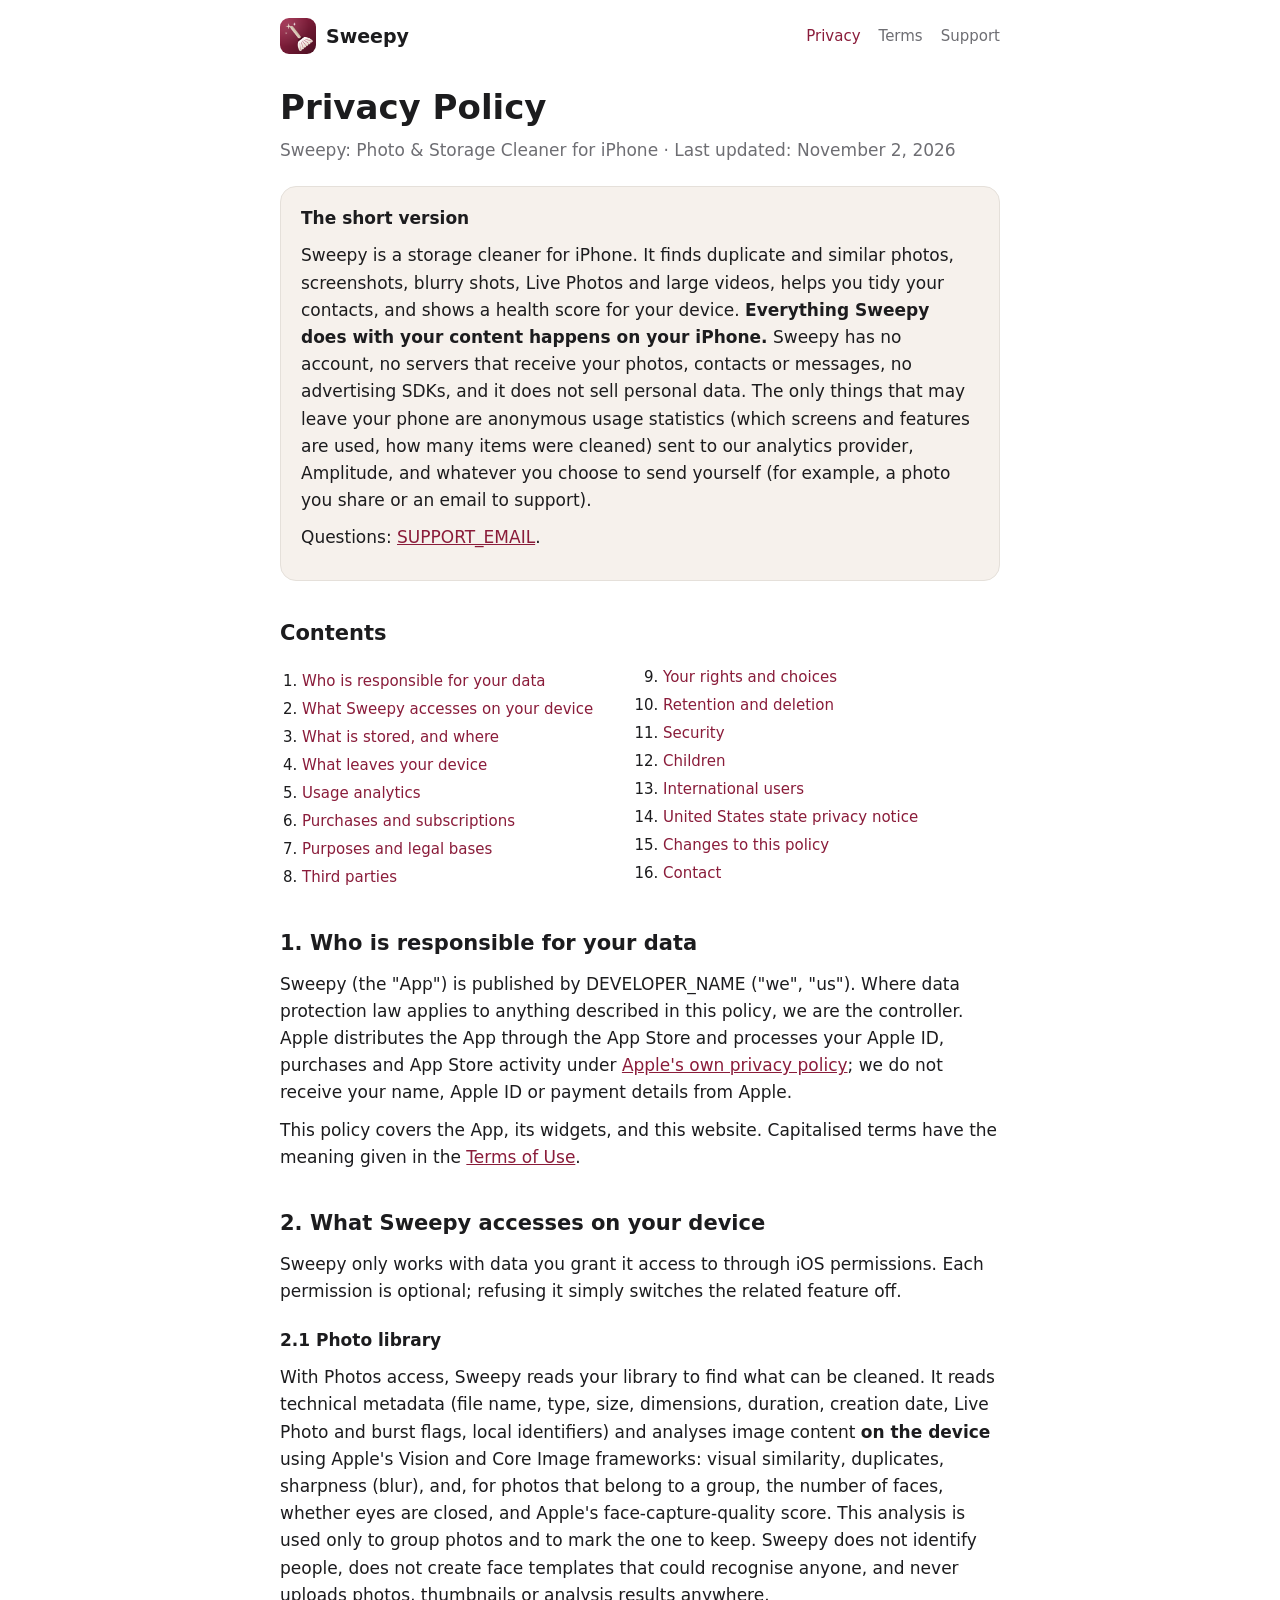
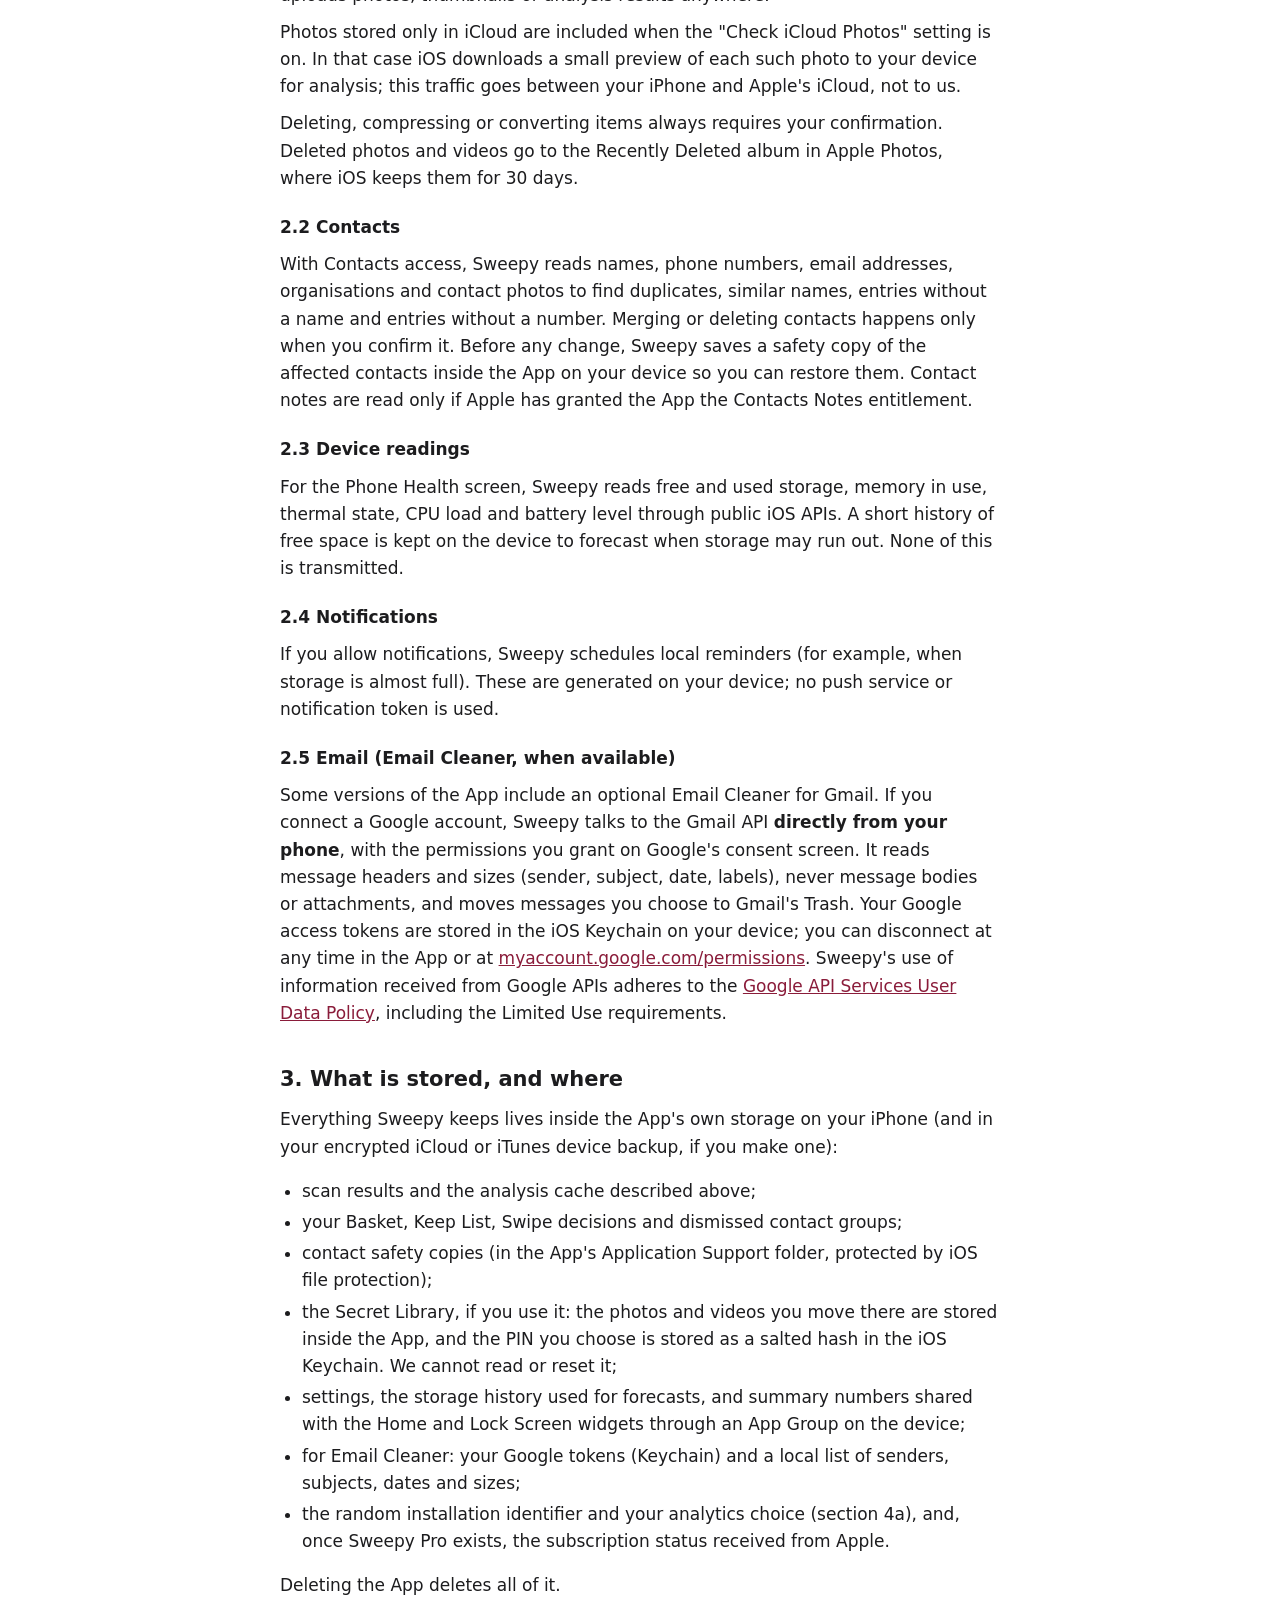
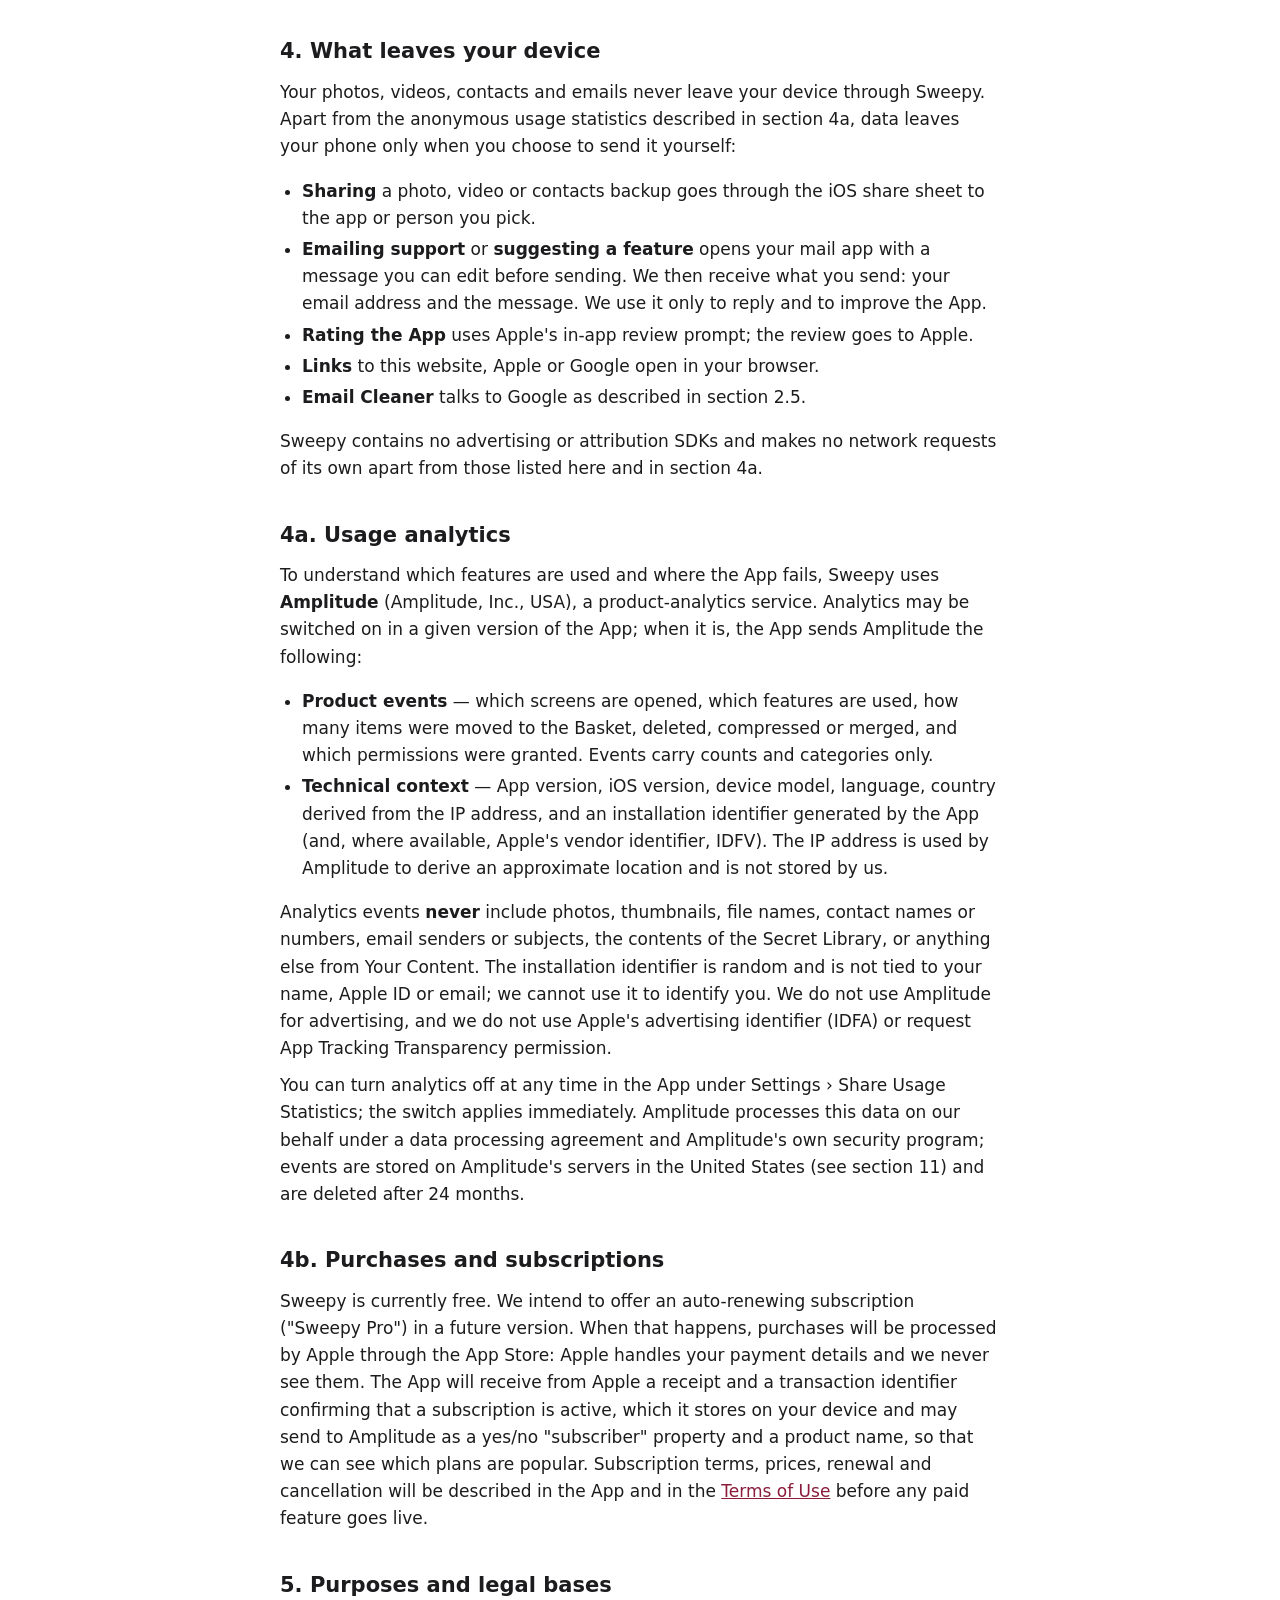
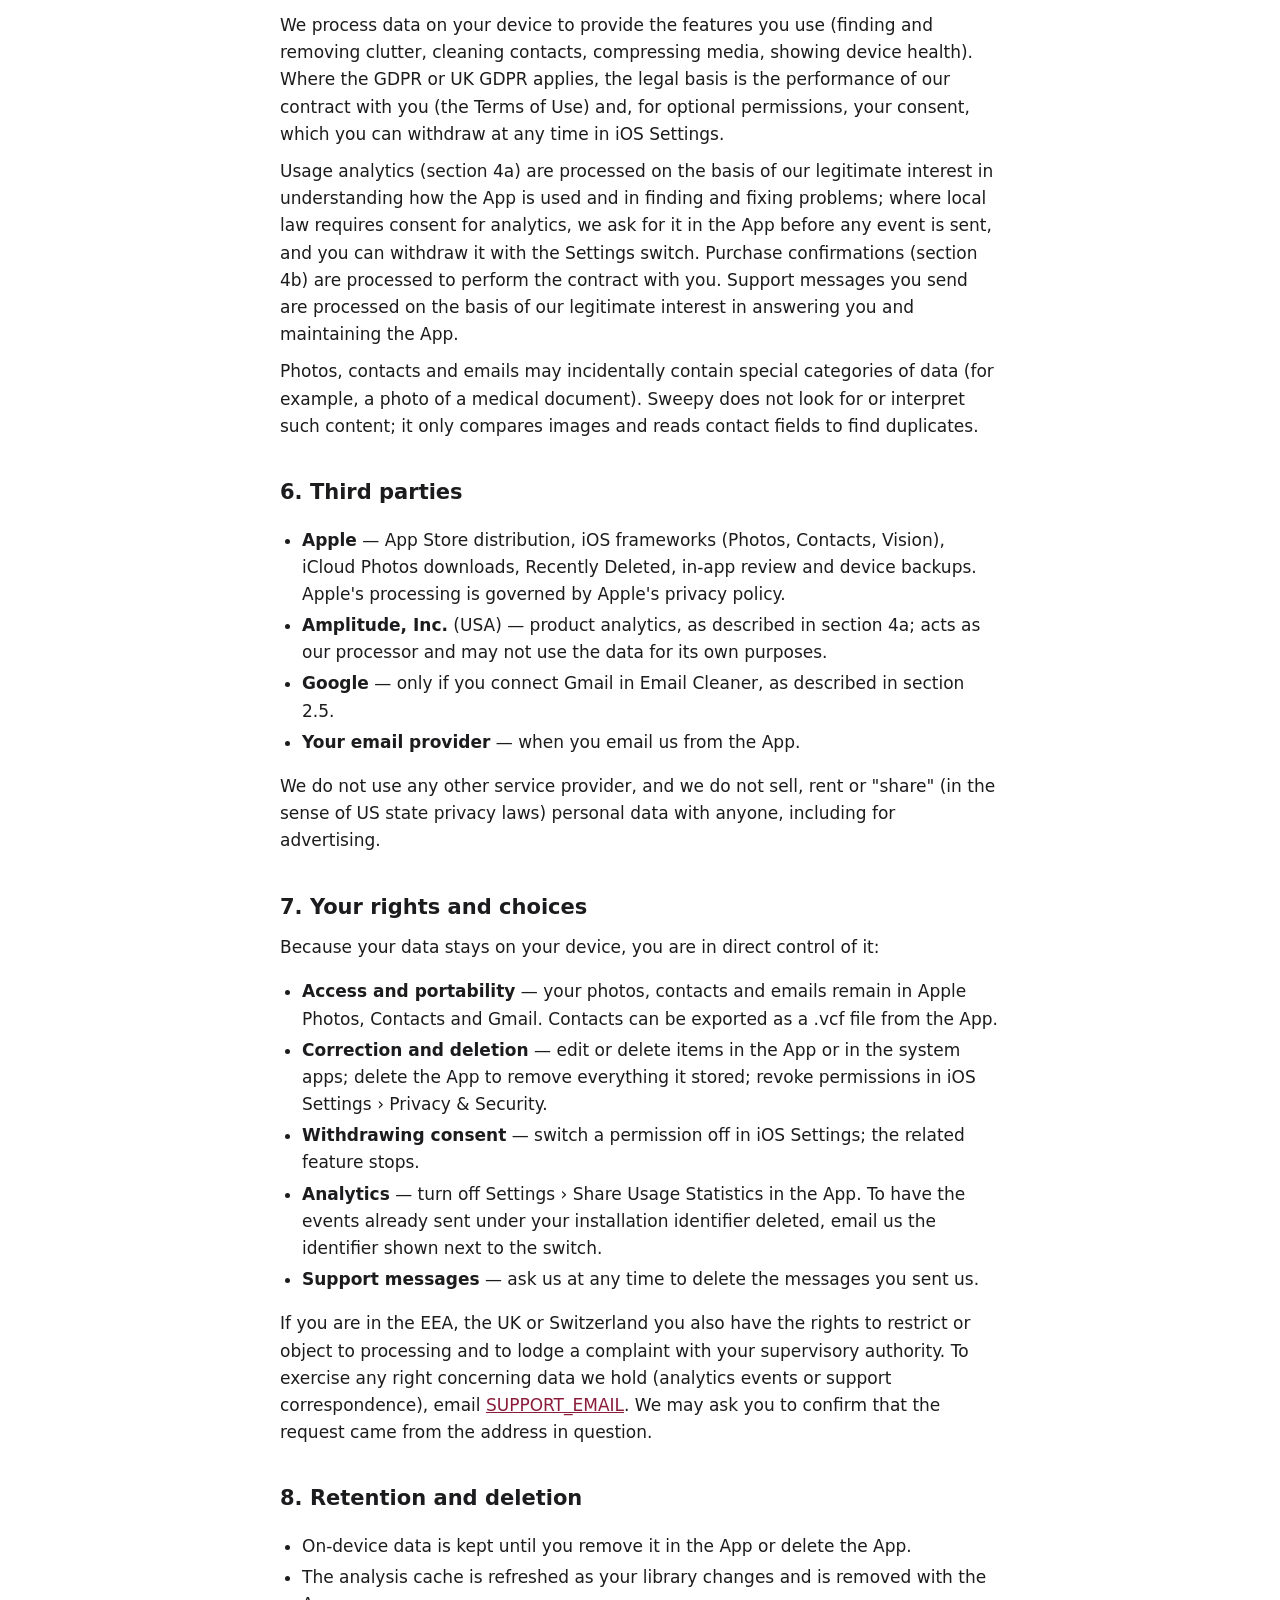
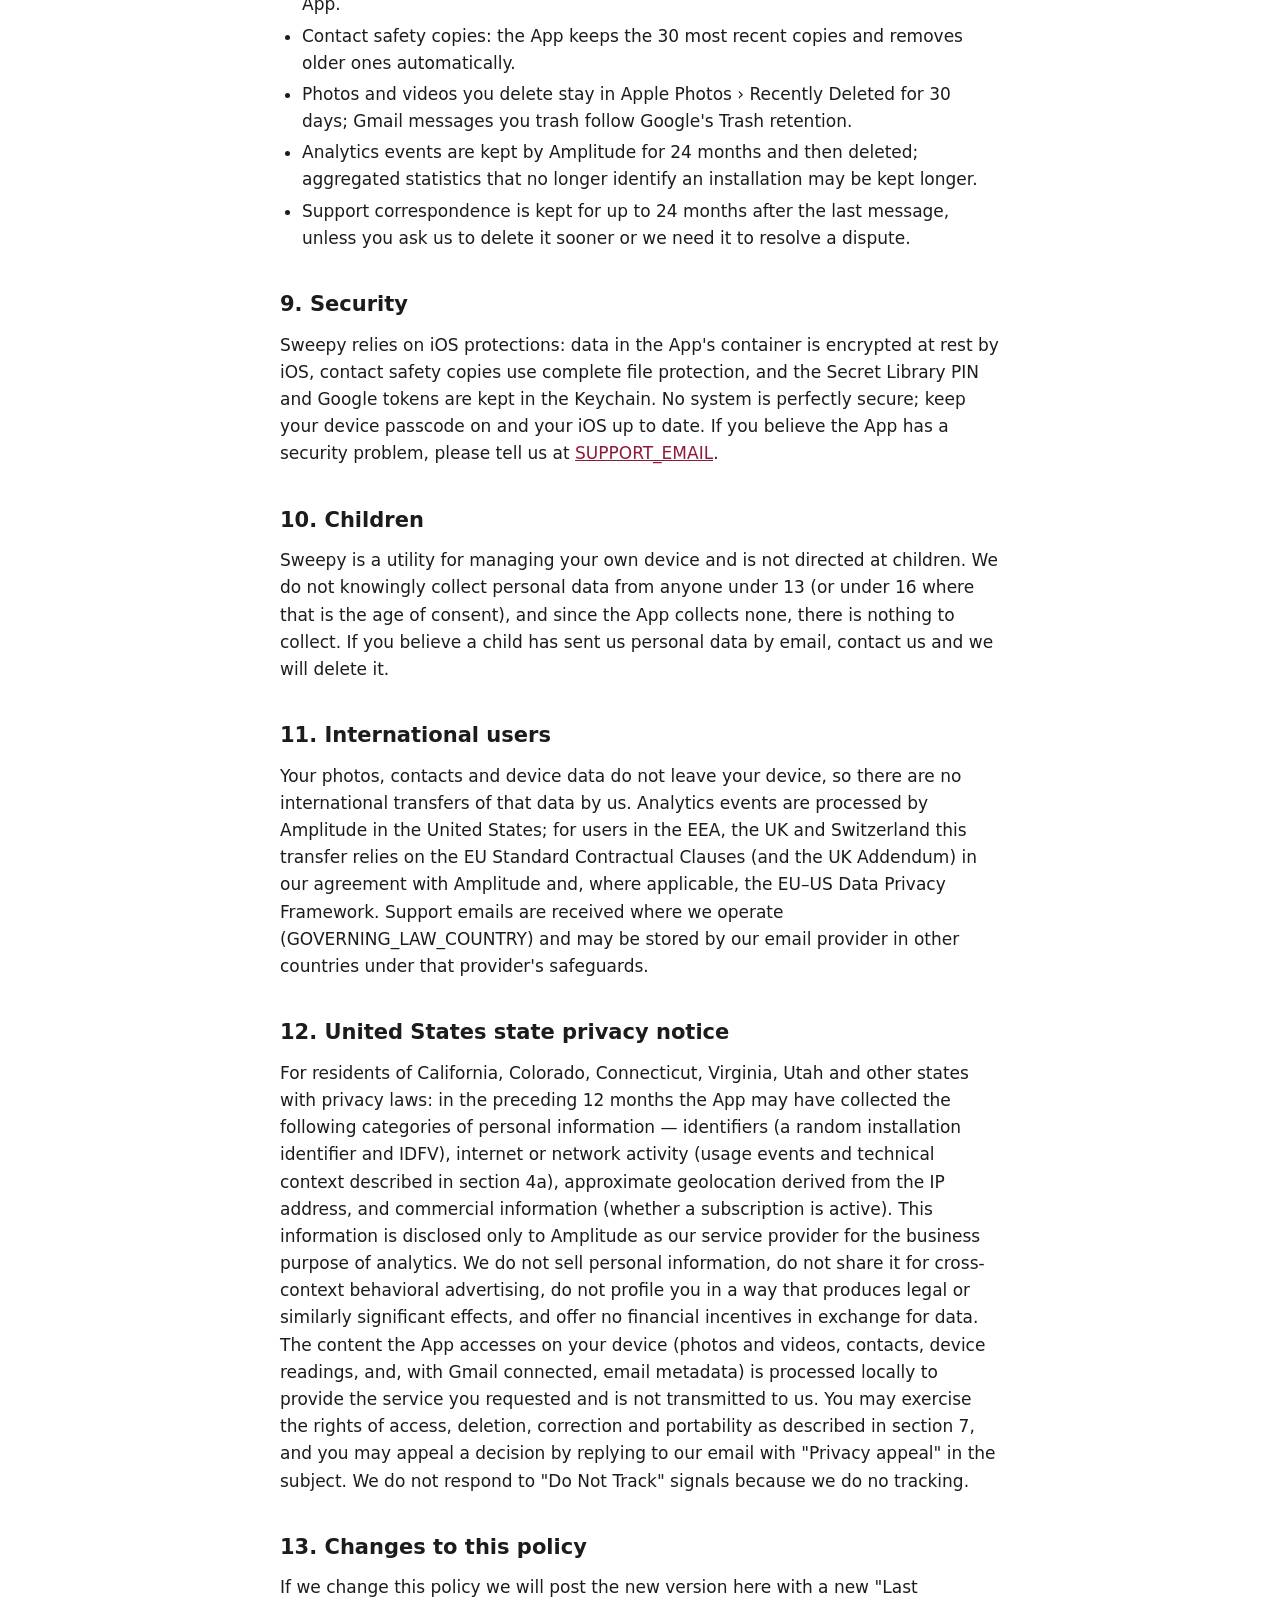
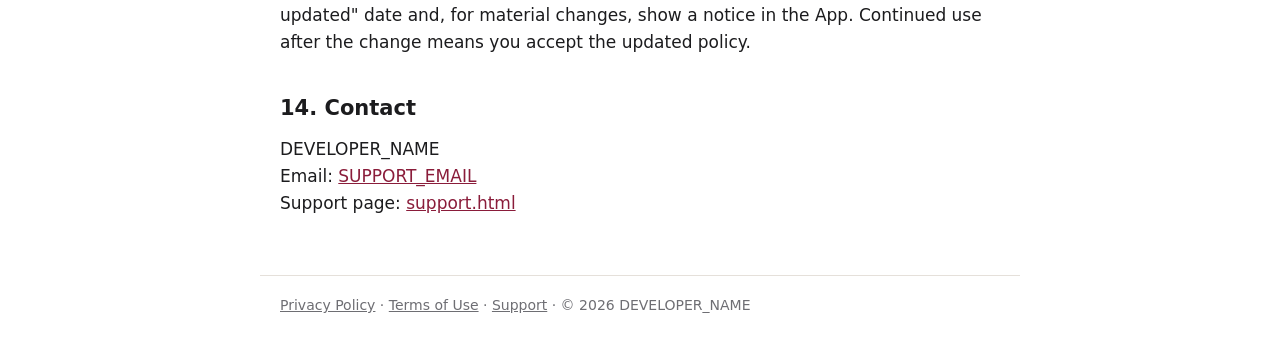
==== privacy.html @ 10cd9464 "Sweepy website: privacy policy, terms of use, support" ====
<!doctype html>
<html lang="en">
<head>
<meta charset="utf-8">
<meta name="viewport" content="width=device-width, initial-scale=1">
<title>Sweepy — Privacy Policy</title>
<link rel="stylesheet" href="style.css">
</head>
<body>
<header class="top">
  <a class="brand" href="index.html"><img src="icon.png" alt="" width="36" height="36"> Sweepy</a>
  <nav><a href="privacy.html" class="active">Privacy</a><a href="terms.html">Terms</a><a href="support.html">Support</a></nav>
</header>

<main>
<h1>Privacy Policy</h1>
<p class="muted">Sweepy: Photo &amp; Storage Cleaner for iPhone · Last updated: November 2, 2026</p>

<div class="box">
  <h2 class="box-title">The short version</h2>
  <p>Sweepy is a storage cleaner for iPhone. It finds duplicate and similar photos, screenshots, blurry shots, Live Photos and large videos, helps you tidy your contacts, and shows a health score for your device. <strong>Everything Sweepy does with your content happens on your iPhone.</strong> Sweepy has no account, no servers that receive your photos, contacts or messages, no advertising SDKs, and it does not sell personal data. The only things that may leave your phone are anonymous usage statistics (which screens and features are used, how many items were cleaned) sent to our analytics provider, Amplitude, and whatever you choose to send yourself (for example, a photo you share or an email to support).</p>
  <p>Questions: <a href="mailto:SUPPORT_EMAIL">SUPPORT_EMAIL</a>.</p>
</div>

<h2>Contents</h2>
<ol class="toc">
  <li><a href="#s1">Who is responsible for your data</a></li>
  <li><a href="#s2">What Sweepy accesses on your device</a></li>
  <li><a href="#s3">What is stored, and where</a></li>
  <li><a href="#s4">What leaves your device</a></li>
  <li><a href="#s4a">Usage analytics</a></li>
  <li><a href="#s4b">Purchases and subscriptions</a></li>
  <li><a href="#s5">Purposes and legal bases</a></li>
  <li><a href="#s6">Third parties</a></li>
  <li><a href="#s7">Your rights and choices</a></li>
  <li><a href="#s8">Retention and deletion</a></li>
  <li><a href="#s9">Security</a></li>
  <li><a href="#s10">Children</a></li>
  <li><a href="#s11">International users</a></li>
  <li><a href="#s12">United States state privacy notice</a></li>
  <li><a href="#s13">Changes to this policy</a></li>
  <li><a href="#s14">Contact</a></li>
</ol>

<h2 id="s1">1. Who is responsible for your data</h2>
<p>Sweepy (the "App") is published by DEVELOPER_NAME ("we", "us"). Where data protection law applies to anything described in this policy, we are the controller. Apple distributes the App through the App Store and processes your Apple ID, purchases and App Store activity under <a href="https://www.apple.com/legal/privacy/">Apple's own privacy policy</a>; we do not receive your name, Apple ID or payment details from Apple.</p>
<p>This policy covers the App, its widgets, and this website. Capitalised terms have the meaning given in the <a href="terms.html">Terms of Use</a>.</p>

<h2 id="s2">2. What Sweepy accesses on your device</h2>
<p>Sweepy only works with data you grant it access to through iOS permissions. Each permission is optional; refusing it simply switches the related feature off.</p>

<h3>2.1 Photo library</h3>
<p>With Photos access, Sweepy reads your library to find what can be cleaned. It reads technical metadata (file name, type, size, dimensions, duration, creation date, Live Photo and burst flags, local identifiers) and analyses image content <strong>on the device</strong> using Apple's Vision and Core Image frameworks: visual similarity, duplicates, sharpness (blur), and, for photos that belong to a group, the number of faces, whether eyes are closed, and Apple's face-capture-quality score. This analysis is used only to group photos and to mark the one to keep. Sweepy does not identify people, does not create face templates that could recognise anyone, and never uploads photos, thumbnails or analysis results anywhere.</p>
<p>Photos stored only in iCloud are included when the "Check iCloud Photos" setting is on. In that case iOS downloads a small preview of each such photo to your device for analysis; this traffic goes between your iPhone and Apple's iCloud, not to us.</p>
<p>Deleting, compressing or converting items always requires your confirmation. Deleted photos and videos go to the Recently Deleted album in Apple Photos, where iOS keeps them for 30 days.</p>

<h3>2.2 Contacts</h3>
<p>With Contacts access, Sweepy reads names, phone numbers, email addresses, organisations and contact photos to find duplicates, similar names, entries without a name and entries without a number. Merging or deleting contacts happens only when you confirm it. Before any change, Sweepy saves a safety copy of the affected contacts inside the App on your device so you can restore them. Contact notes are read only if Apple has granted the App the Contacts Notes entitlement.</p>

<h3>2.3 Device readings</h3>
<p>For the Phone Health screen, Sweepy reads free and used storage, memory in use, thermal state, CPU load and battery level through public iOS APIs. A short history of free space is kept on the device to forecast when storage may run out. None of this is transmitted.</p>

<h3>2.4 Notifications</h3>
<p>If you allow notifications, Sweepy schedules local reminders (for example, when storage is almost full). These are generated on your device; no push service or notification token is used.</p>

<h3>2.5 Email (Email Cleaner, when available)</h3>
<p>Some versions of the App include an optional Email Cleaner for Gmail. If you connect a Google account, Sweepy talks to the Gmail API <strong>directly from your phone</strong>, with the permissions you grant on Google's consent screen. It reads message headers and sizes (sender, subject, date, labels), never message bodies or attachments, and moves messages you choose to Gmail's Trash. Your Google access tokens are stored in the iOS Keychain on your device; you can disconnect at any time in the App or at <a href="https://myaccount.google.com/permissions">myaccount.google.com/permissions</a>. Sweepy's use of information received from Google APIs adheres to the <a href="https://developers.google.com/terms/api-services-user-data-policy">Google API Services User Data Policy</a>, including the Limited Use requirements.</p>

<h2 id="s3">3. What is stored, and where</h2>
<p>Everything Sweepy keeps lives inside the App's own storage on your iPhone (and in your encrypted iCloud or iTunes device backup, if you make one):</p>
<ul>
  <li>scan results and the analysis cache described above;</li>
  <li>your Basket, Keep List, Swipe decisions and dismissed contact groups;</li>
  <li>contact safety copies (in the App's Application Support folder, protected by iOS file protection);</li>
  <li>the Secret Library, if you use it: the photos and videos you move there are stored inside the App, and the PIN you choose is stored as a salted hash in the iOS Keychain. We cannot read or reset it;</li>
  <li>settings, the storage history used for forecasts, and summary numbers shared with the Home and Lock Screen widgets through an App Group on the device;</li>
  <li>for Email Cleaner: your Google tokens (Keychain) and a local list of senders, subjects, dates and sizes;</li>
  <li>the random installation identifier and your analytics choice (section 4a), and, once Sweepy Pro exists, the subscription status received from Apple.</li>
</ul>
<p>Deleting the App deletes all of it.</p>

<h2 id="s4">4. What leaves your device</h2>
<p>Your photos, videos, contacts and emails never leave your device through Sweepy. Apart from the anonymous usage statistics described in section 4a, data leaves your phone only when you choose to send it yourself:</p>
<ul>
  <li><strong>Sharing</strong> a photo, video or contacts backup goes through the iOS share sheet to the app or person you pick.</li>
  <li><strong>Emailing support</strong> or <strong>suggesting a feature</strong> opens your mail app with a message you can edit before sending. We then receive what you send: your email address and the message. We use it only to reply and to improve the App.</li>
  <li><strong>Rating the App</strong> uses Apple's in-app review prompt; the review goes to Apple.</li>
  <li><strong>Links</strong> to this website, Apple or Google open in your browser.</li>
  <li><strong>Email Cleaner</strong> talks to Google as described in section 2.5.</li>
</ul>
<p>Sweepy contains no advertising or attribution SDKs and makes no network requests of its own apart from those listed here and in section 4a.</p>

<h2 id="s4a">4a. Usage analytics</h2>
<p>To understand which features are used and where the App fails, Sweepy uses <strong>Amplitude</strong> (Amplitude, Inc., USA), a product-analytics service. Analytics may be switched on in a given version of the App; when it is, the App sends Amplitude the following:</p>
<ul>
  <li><strong>Product events</strong> — which screens are opened, which features are used, how many items were moved to the Basket, deleted, compressed or merged, and which permissions were granted. Events carry counts and categories only.</li>
  <li><strong>Technical context</strong> — App version, iOS version, device model, language, country derived from the IP address, and an installation identifier generated by the App (and, where available, Apple's vendor identifier, IDFV). The IP address is used by Amplitude to derive an approximate location and is not stored by us.</li>
</ul>
<p>Analytics events <strong>never</strong> include photos, thumbnails, file names, contact names or numbers, email senders or subjects, the contents of the Secret Library, or anything else from Your Content. The installation identifier is random and is not tied to your name, Apple ID or email; we cannot use it to identify you. We do not use Amplitude for advertising, and we do not use Apple's advertising identifier (IDFA) or request App Tracking Transparency permission.</p>
<p>You can turn analytics off at any time in the App under Settings › Share Usage Statistics; the switch applies immediately. Amplitude processes this data on our behalf under a data processing agreement and Amplitude's own security program; events are stored on Amplitude's servers in the United States (see section 11) and are deleted after 24 months.</p>

<h2 id="s4b">4b. Purchases and subscriptions</h2>
<p>Sweepy is currently free. We intend to offer an auto-renewing subscription ("Sweepy Pro") in a future version. When that happens, purchases will be processed by Apple through the App Store: Apple handles your payment details and we never see them. The App will receive from Apple a receipt and a transaction identifier confirming that a subscription is active, which it stores on your device and may send to Amplitude as a yes/no "subscriber" property and a product name, so that we can see which plans are popular. Subscription terms, prices, renewal and cancellation will be described in the App and in the <a href="terms.html#t10">Terms of Use</a> before any paid feature goes live.</p>

<h2 id="s5">5. Purposes and legal bases</h2>
<p>We process data on your device to provide the features you use (finding and removing clutter, cleaning contacts, compressing media, showing device health). Where the GDPR or UK GDPR applies, the legal basis is the performance of our contract with you (the Terms of Use) and, for optional permissions, your consent, which you can withdraw at any time in iOS Settings.</p>
<p>Usage analytics (section 4a) are processed on the basis of our legitimate interest in understanding how the App is used and in finding and fixing problems; where local law requires consent for analytics, we ask for it in the App before any event is sent, and you can withdraw it with the Settings switch. Purchase confirmations (section 4b) are processed to perform the contract with you. Support messages you send are processed on the basis of our legitimate interest in answering you and maintaining the App.</p>
<p>Photos, contacts and emails may incidentally contain special categories of data (for example, a photo of a medical document). Sweepy does not look for or interpret such content; it only compares images and reads contact fields to find duplicates.</p>

<h2 id="s6">6. Third parties</h2>
<ul>
  <li><strong>Apple</strong> — App Store distribution, iOS frameworks (Photos, Contacts, Vision), iCloud Photos downloads, Recently Deleted, in-app review and device backups. Apple's processing is governed by Apple's privacy policy.</li>
  <li><strong>Amplitude, Inc.</strong> (USA) — product analytics, as described in section 4a; acts as our processor and may not use the data for its own purposes.</li>
  <li><strong>Google</strong> — only if you connect Gmail in Email Cleaner, as described in section 2.5.</li>
  <li><strong>Your email provider</strong> — when you email us from the App.</li>
</ul>
<p>We do not use any other service provider, and we do not sell, rent or "share" (in the sense of US state privacy laws) personal data with anyone, including for advertising.</p>

<h2 id="s7">7. Your rights and choices</h2>
<p>Because your data stays on your device, you are in direct control of it:</p>
<ul>
  <li><strong>Access and portability</strong> — your photos, contacts and emails remain in Apple Photos, Contacts and Gmail. Contacts can be exported as a .vcf file from the App.</li>
  <li><strong>Correction and deletion</strong> — edit or delete items in the App or in the system apps; delete the App to remove everything it stored; revoke permissions in iOS Settings › Privacy &amp; Security.</li>
  <li><strong>Withdrawing consent</strong> — switch a permission off in iOS Settings; the related feature stops.</li>
  <li><strong>Analytics</strong> — turn off Settings › Share Usage Statistics in the App. To have the events already sent under your installation identifier deleted, email us the identifier shown next to the switch.</li>
  <li><strong>Support messages</strong> — ask us at any time to delete the messages you sent us.</li>
</ul>
<p>If you are in the EEA, the UK or Switzerland you also have the rights to restrict or object to processing and to lodge a complaint with your supervisory authority. To exercise any right concerning data we hold (analytics events or support correspondence), email <a href="mailto:SUPPORT_EMAIL">SUPPORT_EMAIL</a>. We may ask you to confirm that the request came from the address in question.</p>

<h2 id="s8">8. Retention and deletion</h2>
<ul>
  <li>On-device data is kept until you remove it in the App or delete the App.</li>
  <li>The analysis cache is refreshed as your library changes and is removed with the App.</li>
  <li>Contact safety copies: the App keeps the 30 most recent copies and removes older ones automatically.</li>
  <li>Photos and videos you delete stay in Apple Photos › Recently Deleted for 30 days; Gmail messages you trash follow Google's Trash retention.</li>
  <li>Analytics events are kept by Amplitude for 24 months and then deleted; aggregated statistics that no longer identify an installation may be kept longer.</li>
  <li>Support correspondence is kept for up to 24 months after the last message, unless you ask us to delete it sooner or we need it to resolve a dispute.</li>
</ul>

<h2 id="s9">9. Security</h2>
<p>Sweepy relies on iOS protections: data in the App's container is encrypted at rest by iOS, contact safety copies use complete file protection, and the Secret Library PIN and Google tokens are kept in the Keychain. No system is perfectly secure; keep your device passcode on and your iOS up to date. If you believe the App has a security problem, please tell us at <a href="mailto:SUPPORT_EMAIL">SUPPORT_EMAIL</a>.</p>

<h2 id="s10">10. Children</h2>
<p>Sweepy is a utility for managing your own device and is not directed at children. We do not knowingly collect personal data from anyone under 13 (or under 16 where that is the age of consent), and since the App collects none, there is nothing to collect. If you believe a child has sent us personal data by email, contact us and we will delete it.</p>

<h2 id="s11">11. International users</h2>
<p>Your photos, contacts and device data do not leave your device, so there are no international transfers of that data by us. Analytics events are processed by Amplitude in the United States; for users in the EEA, the UK and Switzerland this transfer relies on the EU Standard Contractual Clauses (and the UK Addendum) in our agreement with Amplitude and, where applicable, the EU–US Data Privacy Framework. Support emails are received where we operate (GOVERNING_LAW_COUNTRY) and may be stored by our email provider in other countries under that provider's safeguards.</p>

<h2 id="s12">12. United States state privacy notice</h2>
<p>For residents of California, Colorado, Connecticut, Virginia, Utah and other states with privacy laws: in the preceding 12 months the App may have collected the following categories of personal information — identifiers (a random installation identifier and IDFV), internet or network activity (usage events and technical context described in section 4a), approximate geolocation derived from the IP address, and commercial information (whether a subscription is active). This information is disclosed only to Amplitude as our service provider for the business purpose of analytics. We do not sell personal information, do not share it for cross-context behavioral advertising, do not profile you in a way that produces legal or similarly significant effects, and offer no financial incentives in exchange for data. The content the App accesses on your device (photos and videos, contacts, device readings, and, with Gmail connected, email metadata) is processed locally to provide the service you requested and is not transmitted to us. You may exercise the rights of access, deletion, correction and portability as described in section 7, and you may appeal a decision by replying to our email with "Privacy appeal" in the subject. We do not respond to "Do Not Track" signals because we do no tracking.</p>

<h2 id="s13">13. Changes to this policy</h2>
<p>If we change this policy we will post the new version here with a new "Last updated" date and, for material changes, show a notice in the App. Continued use after the change means you accept the updated policy.</p>

<h2 id="s14">14. Contact</h2>
<p>DEVELOPER_NAME<br>Email: <a href="mailto:SUPPORT_EMAIL">SUPPORT_EMAIL</a><br>Support page: <a href="support.html">support.html</a></p>
</main>

<footer><a href="privacy.html">Privacy Policy</a> · <a href="terms.html">Terms of Use</a> · <a href="support.html">Support</a> · © 2026 DEVELOPER_NAME</footer>
</body>
</html>
---- style.css ----
:root {
  color-scheme: light dark;
  --accent: #8A1C3A;
  --accent-light: #C9476B;
  --text: #1C1C1E;
  --muted: #6E6E73;
  --bg: #FFFFFF;
  --card: #F6F1EC;
  --line: #E5E0DA;
}
@media (prefers-color-scheme: dark) {
  :root { --text: #F2F2F7; --muted: #A1A1A6; --bg: #0B0B0D; --card: #1A1517; --line: #2C2528; --accent: #C9476B; }
}
* { box-sizing: border-box; }
body { margin: 0; background: var(--bg); color: var(--text); font: 17px/1.6 -apple-system, system-ui, "Segoe UI", sans-serif; }
.top { max-width: 760px; margin: 0 auto; padding: 18px 20px; display: flex; align-items: center; justify-content: space-between; gap: 16px; }
.brand { display: flex; align-items: center; gap: 10px; font-weight: 700; font-size: 19px; color: var(--text); text-decoration: none; }
.brand img { border-radius: 9px; }
nav a { color: var(--muted); text-decoration: none; margin-left: 18px; font-size: 15px; }
nav a.active, nav a:hover { color: var(--accent); }
main { max-width: 760px; margin: 0 auto; padding: 8px 20px 48px; }
h1 { font-size: 34px; line-height: 1.15; margin: 8px 0 4px; }
h2 { font-size: 21px; margin: 36px 0 10px; }
h3 { font-size: 17px; margin: 22px 0 6px; }
p { margin: 10px 0; }
.muted { color: var(--muted); }
a { color: var(--accent); }
ul, ol { padding-left: 22px; }
li { margin: 4px 0; }
.box { background: var(--card); border: 1px solid var(--line); border-radius: 16px; padding: 18px 20px; margin: 22px 0; }
.box-title { margin: 0 0 8px; font-size: 17px; }
.toc { columns: 2; column-gap: 24px; font-size: 15px; }
.toc a { text-decoration: none; }
.caps { text-transform: uppercase; letter-spacing: .01em; font-size: 15px; }
.hero { text-align: center; padding: 36px 0 12px; }
.hero img { width: 112px; height: 112px; border-radius: 26px; box-shadow: 0 12px 32px rgba(138,28,58,.25); }
.hero h1 { margin-top: 18px; }
.hero p { font-size: 19px; color: var(--muted); max-width: 520px; margin: 8px auto 20px; }
.button { display: inline-block; background: var(--accent); color: #fff; text-decoration: none; padding: 12px 22px; border-radius: 14px; font-weight: 600; }
.grid { display: grid; grid-template-columns: repeat(auto-fit, minmax(220px, 1fr)); gap: 14px; margin: 28px 0; }
.card { background: var(--card); border: 1px solid var(--line); border-radius: 16px; padding: 16px 18px; }
.card h3 { margin: 0 0 6px; }
.card p { margin: 0; color: var(--muted); font-size: 15px; }
details { margin: 10px 0; border-bottom: 1px solid var(--line); padding-bottom: 10px; }
summary { cursor: pointer; font-weight: 600; }
footer { max-width: 760px; margin: 0 auto; padding: 18px 20px 40px; color: var(--muted); font-size: 14px; border-top: 1px solid var(--line); }
footer a { color: var(--muted); }
@media (max-width: 520px) { .toc { columns: 1; } nav a { margin-left: 12px; } h1 { font-size: 28px; } }
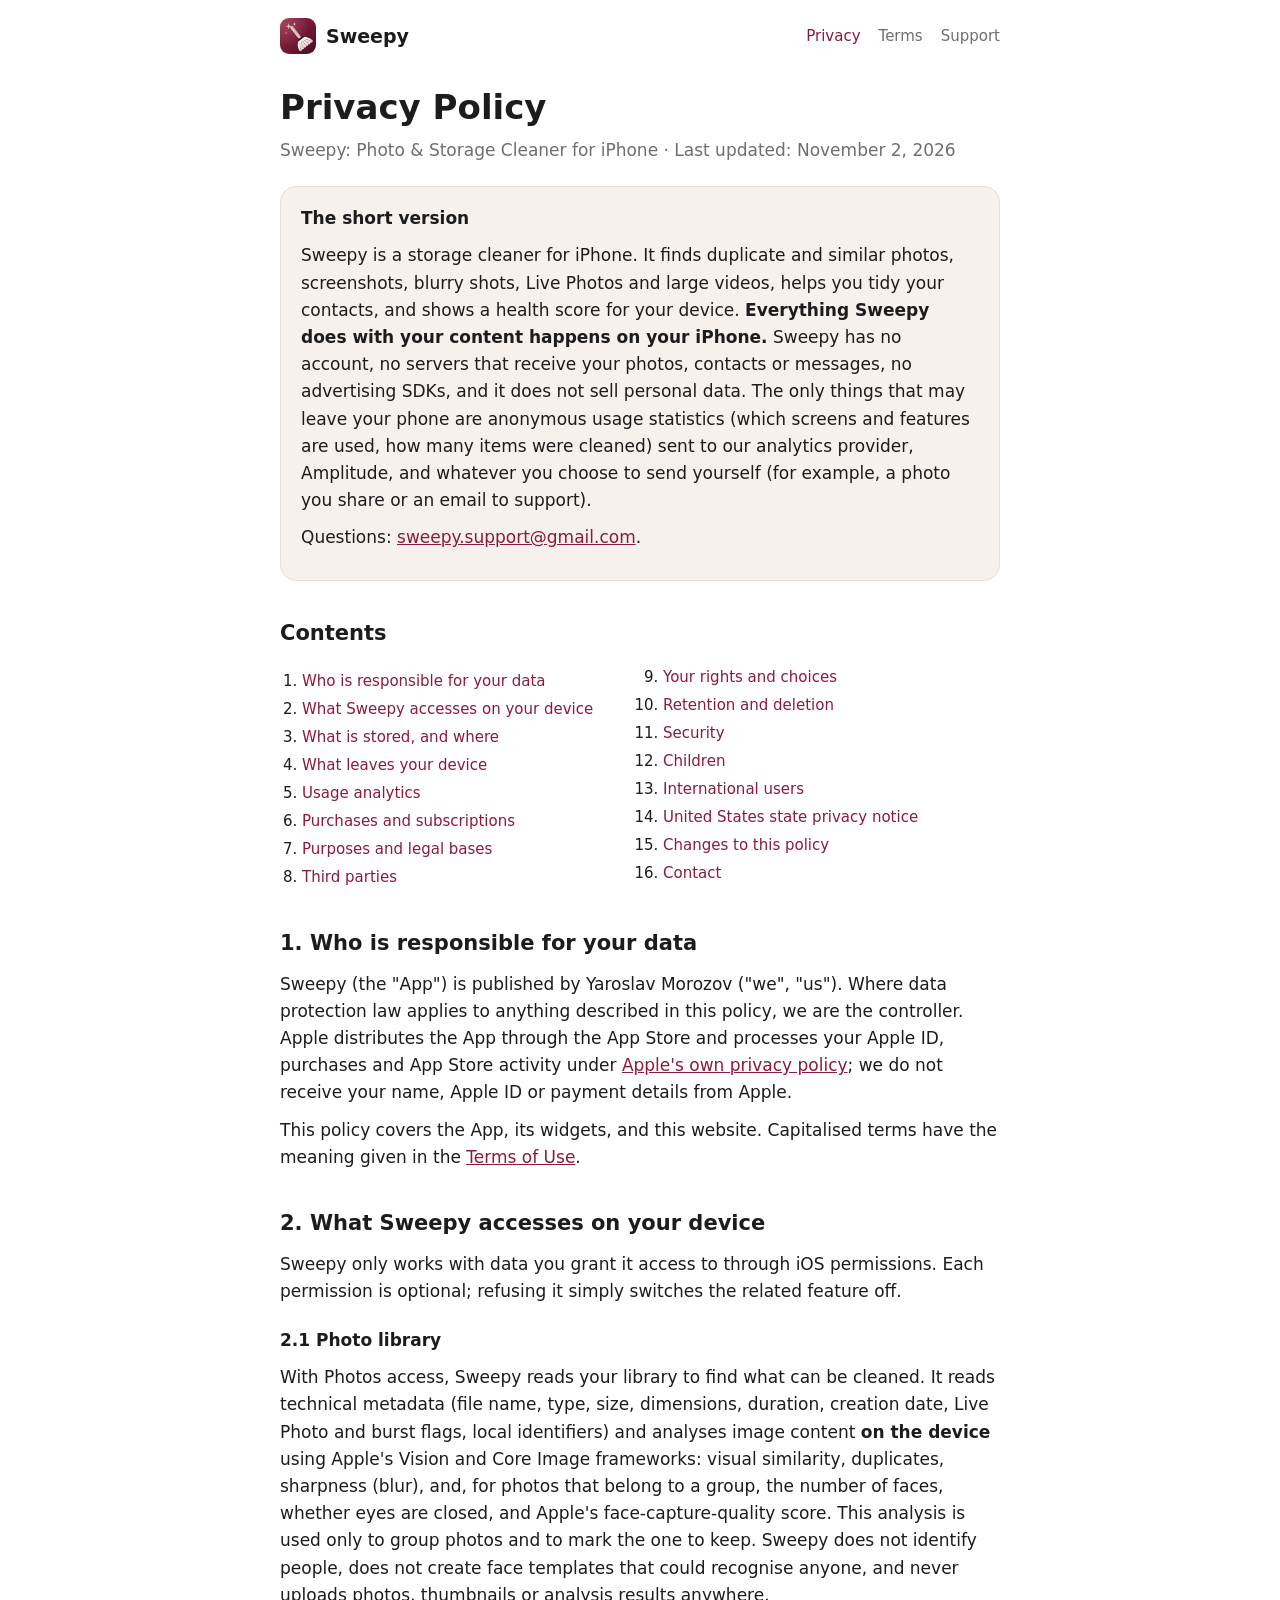
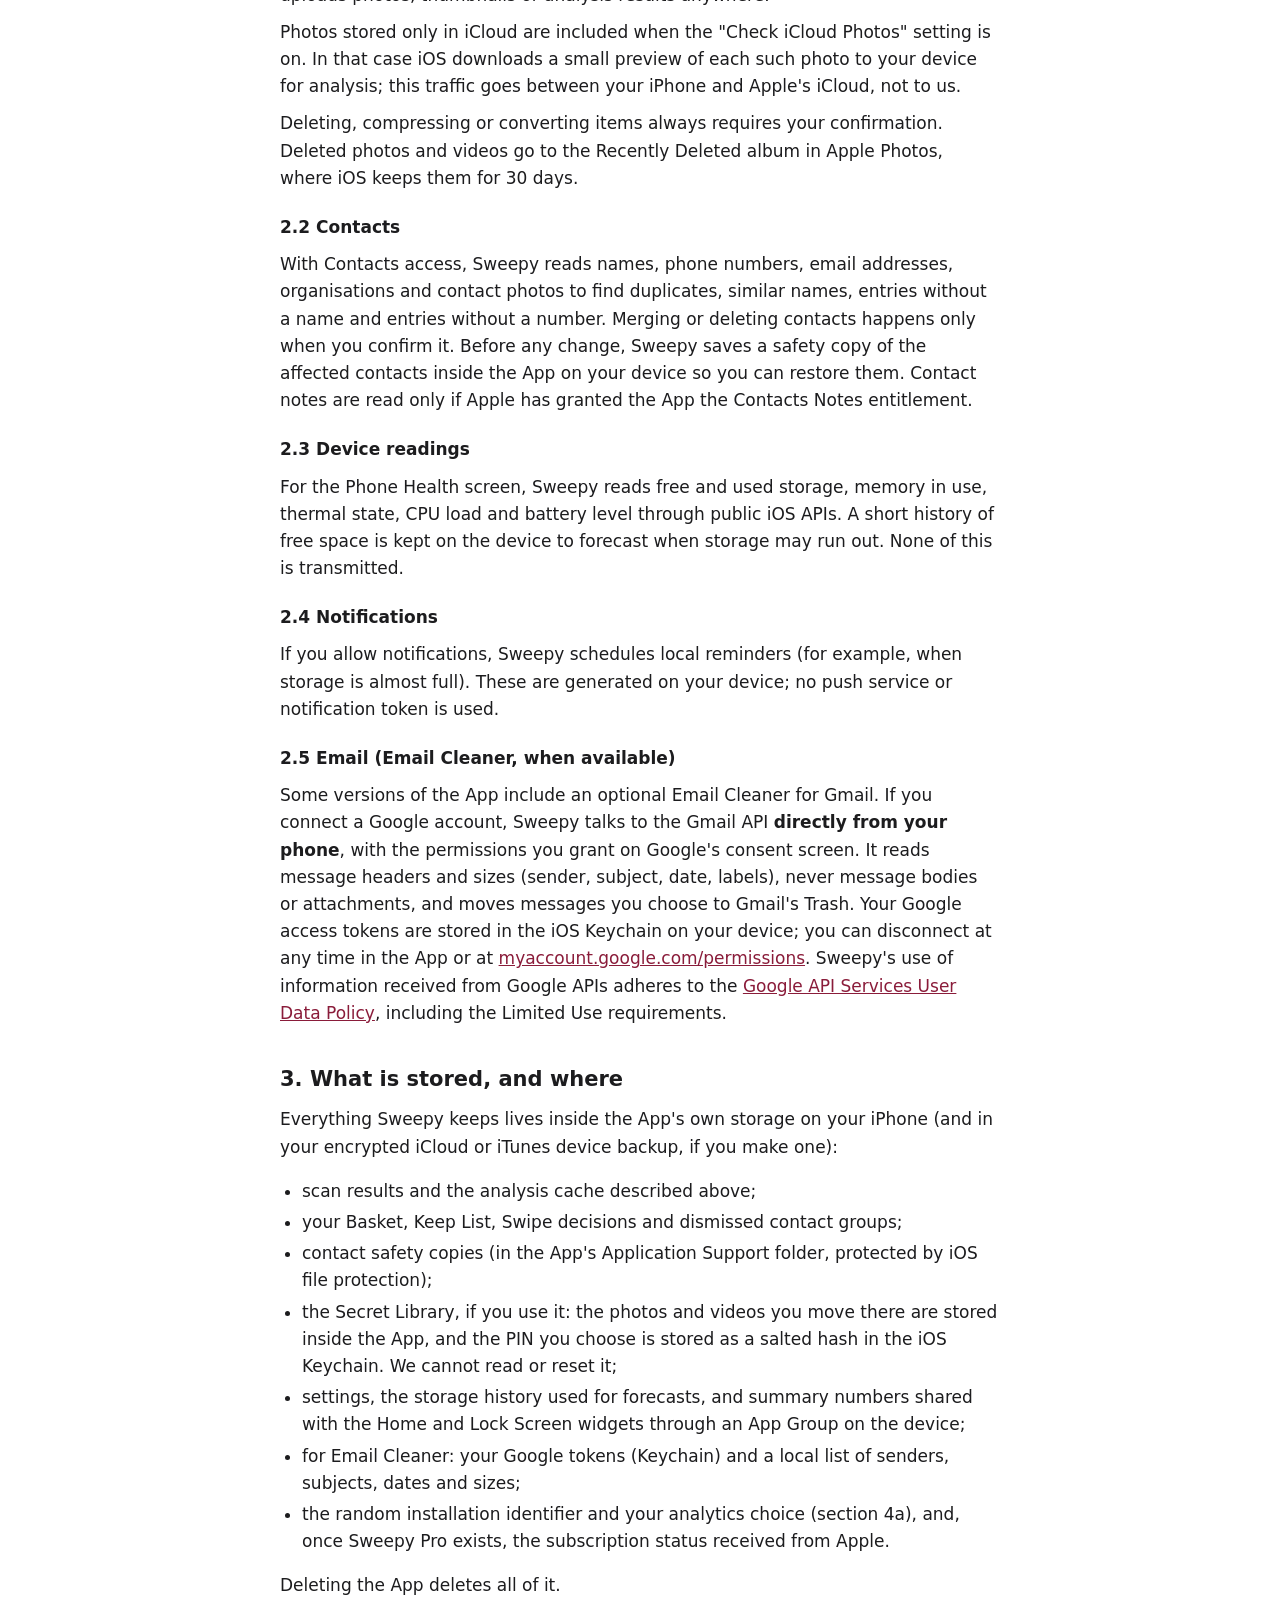
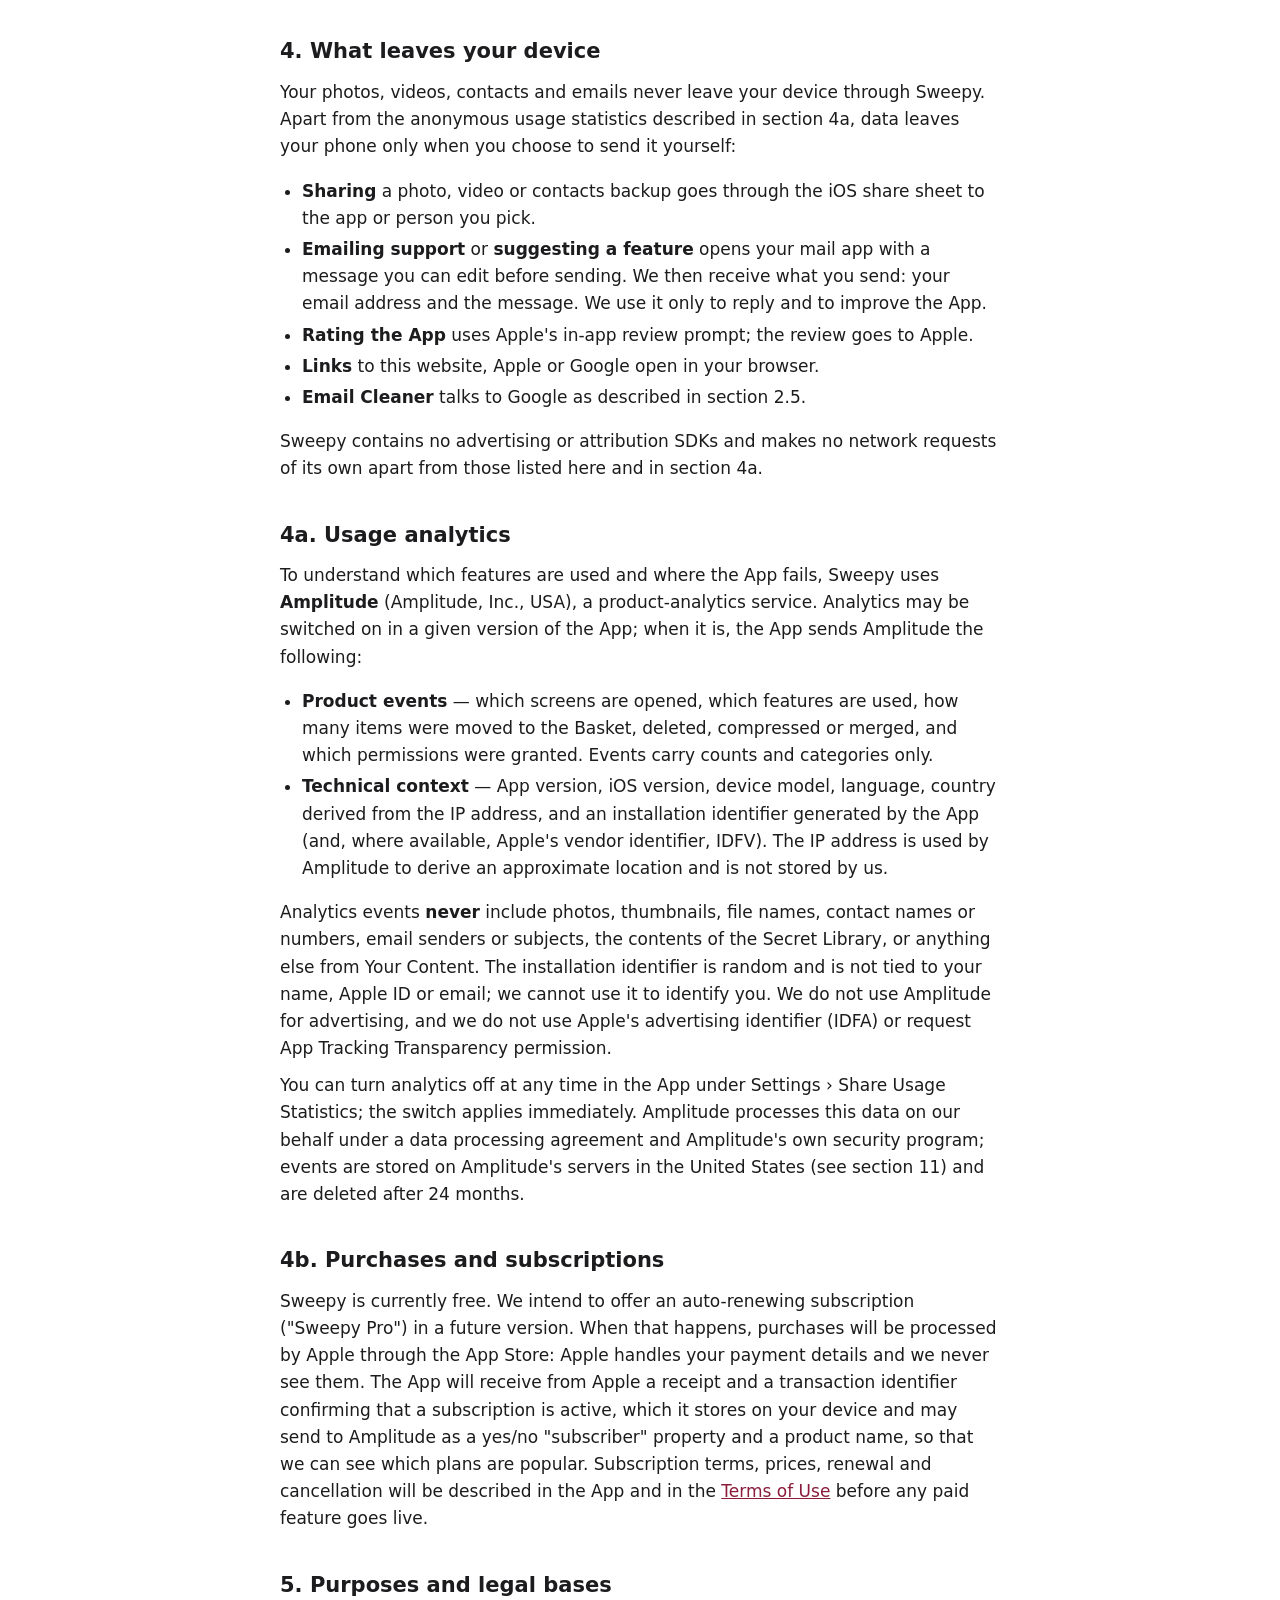
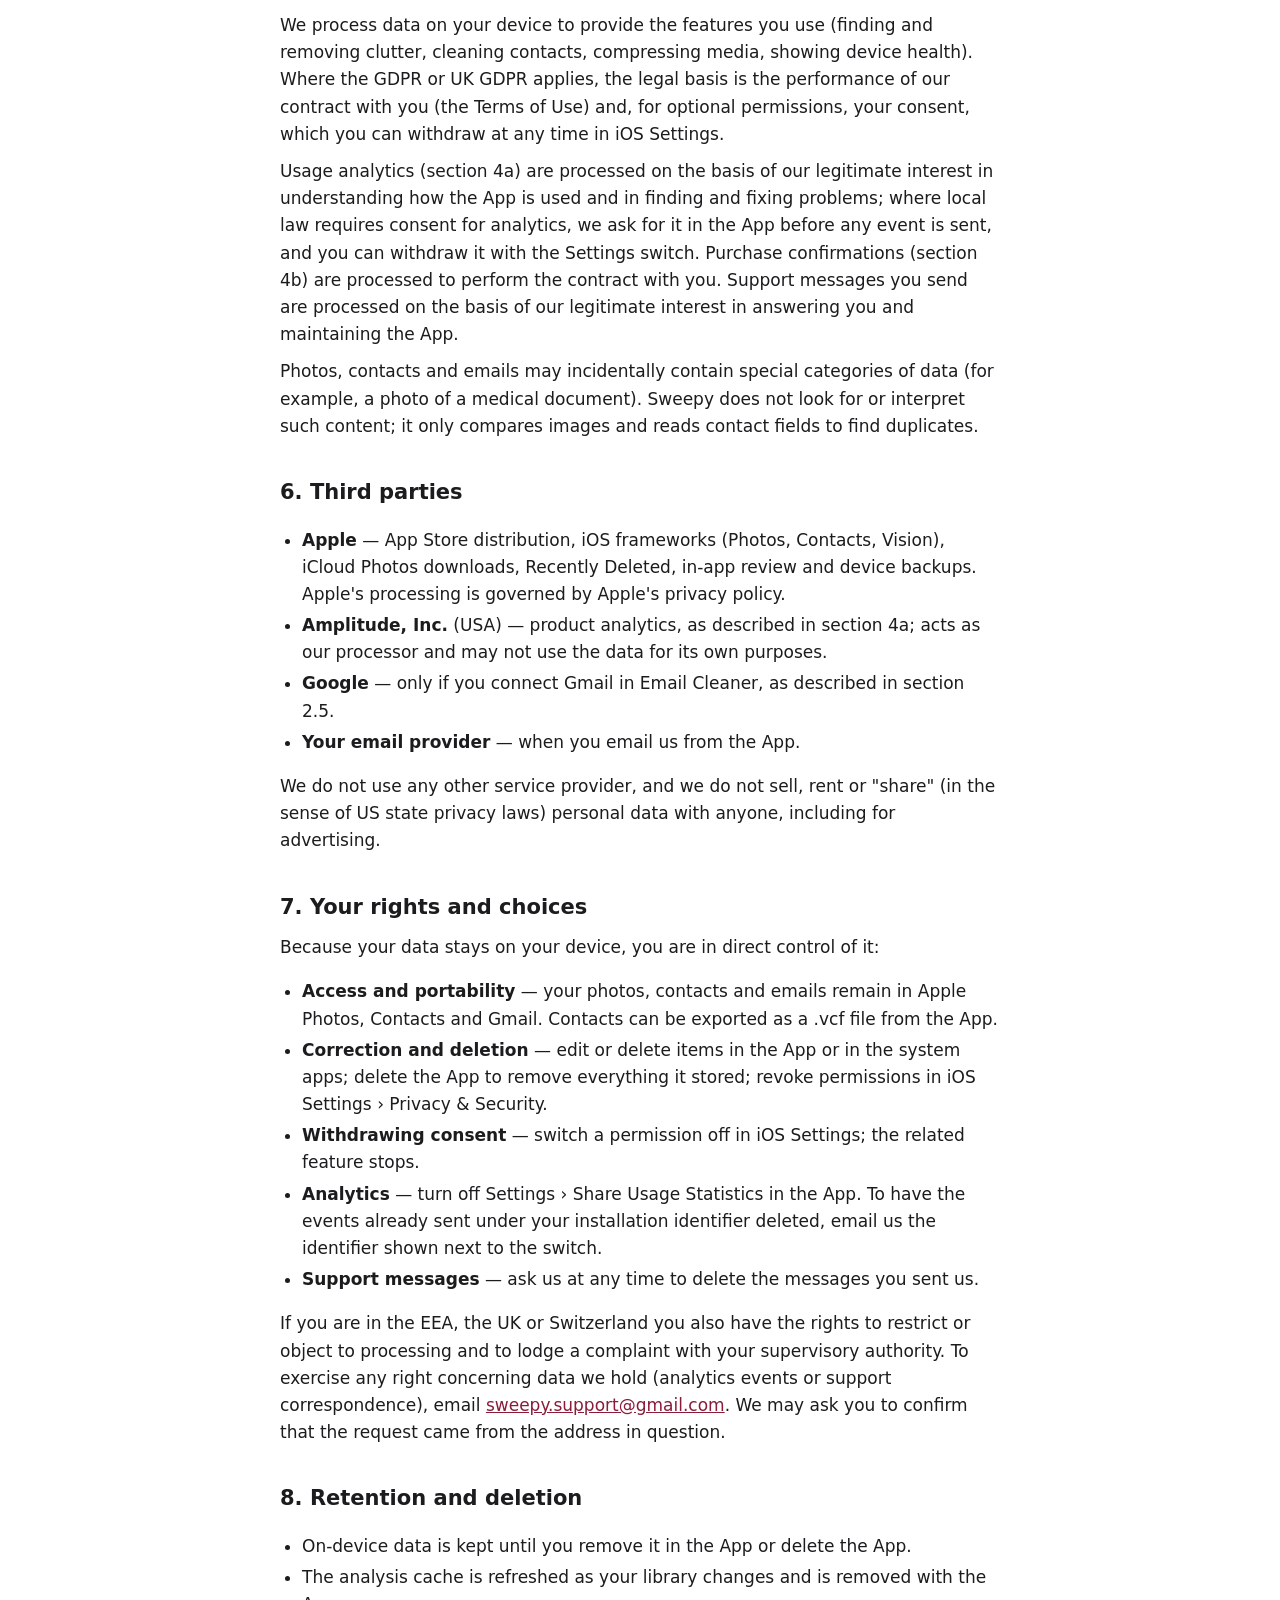
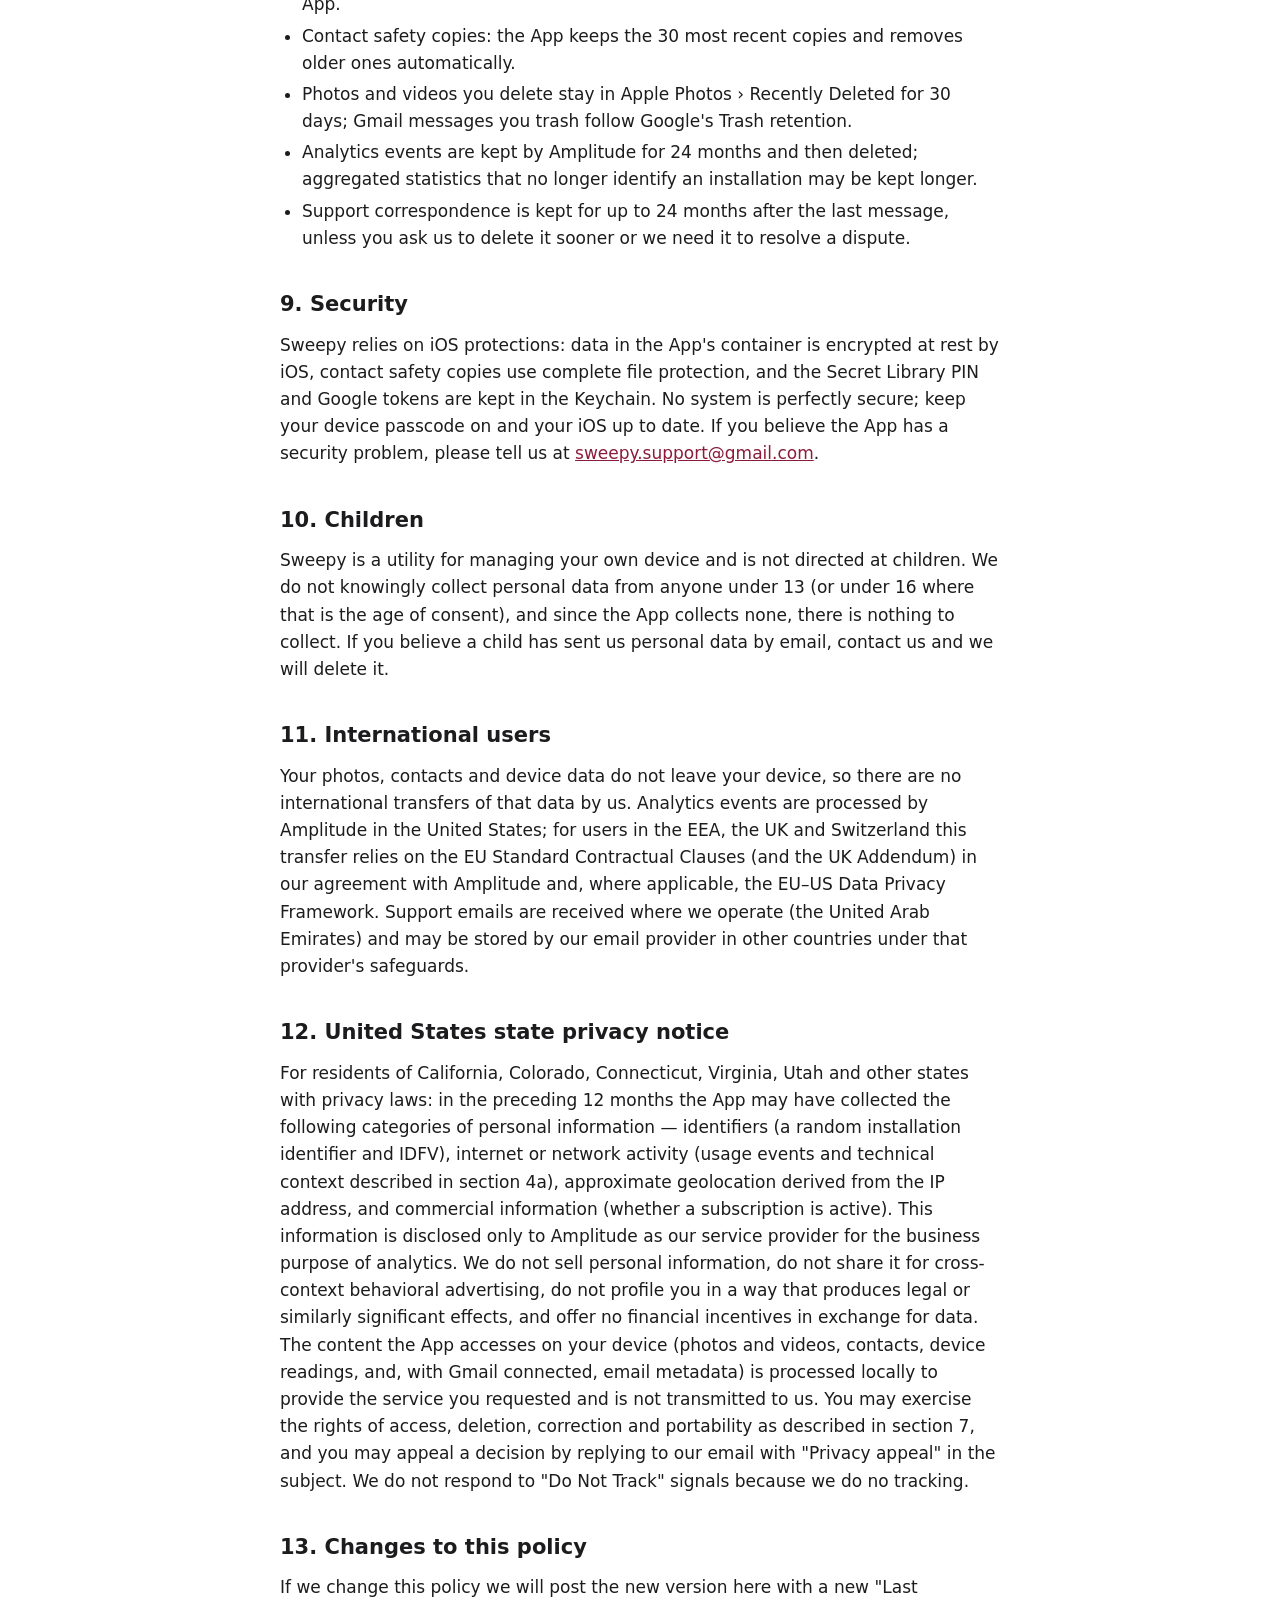
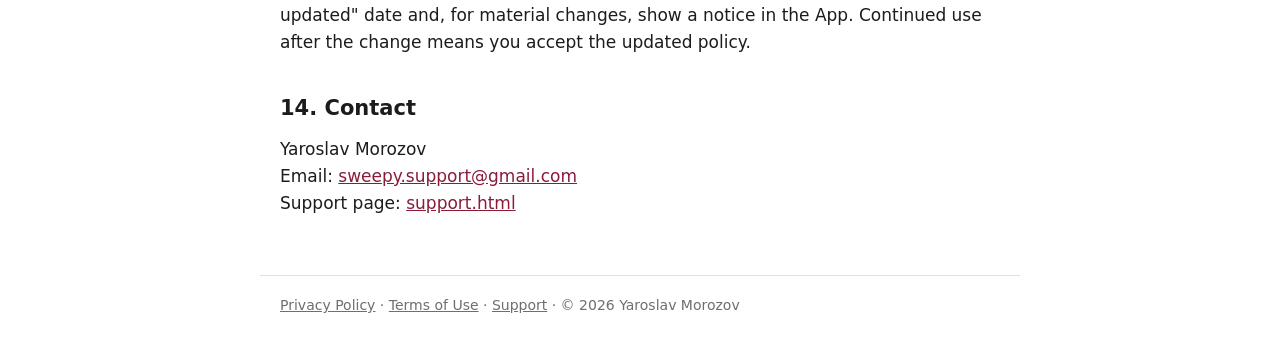
==== commit 09068e2c: "Publisher name, governing law and support email" ====
--- a/privacy.html
+++ b/privacy.html
@@ -19,7 +19,7 @@
 <div class="box">
   <h2 class="box-title">The short version</h2>
   <p>Sweepy is a storage cleaner for iPhone. It finds duplicate and similar photos, screenshots, blurry shots, Live Photos and large videos, helps you tidy your contacts, and shows a health score for your device. <strong>Everything Sweepy does with your content happens on your iPhone.</strong> Sweepy has no account, no servers that receive your photos, contacts or messages, no advertising SDKs, and it does not sell personal data. The only things that may leave your phone are anonymous usage statistics (which screens and features are used, how many items were cleaned) sent to our analytics provider, Amplitude, and whatever you choose to send yourself (for example, a photo you share or an email to support).</p>
-  <p>Questions: <a href="mailto:SUPPORT_EMAIL">SUPPORT_EMAIL</a>.</p>
+  <p>Questions: <a href="mailto:sweepy.support@gmail.com">sweepy.support@gmail.com</a>.</p>
 </div>
 
 <h2>Contents</h2>
@@ -43,7 +43,7 @@
 </ol>
 
 <h2 id="s1">1. Who is responsible for your data</h2>
-<p>Sweepy (the "App") is published by DEVELOPER_NAME ("we", "us"). Where data protection law applies to anything described in this policy, we are the controller. Apple distributes the App through the App Store and processes your Apple ID, purchases and App Store activity under <a href="https://www.apple.com/legal/privacy/">Apple's own privacy policy</a>; we do not receive your name, Apple ID or payment details from Apple.</p>
+<p>Sweepy (the "App") is published by Yaroslav Morozov ("we", "us"). Where data protection law applies to anything described in this policy, we are the controller. Apple distributes the App through the App Store and processes your Apple ID, purchases and App Store activity under <a href="https://www.apple.com/legal/privacy/">Apple's own privacy policy</a>; we do not receive your name, Apple ID or payment details from Apple.</p>
 <p>This policy covers the App, its widgets, and this website. Capitalised terms have the meaning given in the <a href="terms.html">Terms of Use</a>.</p>
 
 <h2 id="s2">2. What Sweepy accesses on your device</h2>
@@ -125,7 +125,7 @@
   <li><strong>Analytics</strong> — turn off Settings › Share Usage Statistics in the App. To have the events already sent under your installation identifier deleted, email us the identifier shown next to the switch.</li>
   <li><strong>Support messages</strong> — ask us at any time to delete the messages you sent us.</li>
 </ul>
-<p>If you are in the EEA, the UK or Switzerland you also have the rights to restrict or object to processing and to lodge a complaint with your supervisory authority. To exercise any right concerning data we hold (analytics events or support correspondence), email <a href="mailto:SUPPORT_EMAIL">SUPPORT_EMAIL</a>. We may ask you to confirm that the request came from the address in question.</p>
+<p>If you are in the EEA, the UK or Switzerland you also have the rights to restrict or object to processing and to lodge a complaint with your supervisory authority. To exercise any right concerning data we hold (analytics events or support correspondence), email <a href="mailto:sweepy.support@gmail.com">sweepy.support@gmail.com</a>. We may ask you to confirm that the request came from the address in question.</p>
 
 <h2 id="s8">8. Retention and deletion</h2>
 <ul>
@@ -138,13 +138,13 @@
 </ul>
 
 <h2 id="s9">9. Security</h2>
-<p>Sweepy relies on iOS protections: data in the App's container is encrypted at rest by iOS, contact safety copies use complete file protection, and the Secret Library PIN and Google tokens are kept in the Keychain. No system is perfectly secure; keep your device passcode on and your iOS up to date. If you believe the App has a security problem, please tell us at <a href="mailto:SUPPORT_EMAIL">SUPPORT_EMAIL</a>.</p>
+<p>Sweepy relies on iOS protections: data in the App's container is encrypted at rest by iOS, contact safety copies use complete file protection, and the Secret Library PIN and Google tokens are kept in the Keychain. No system is perfectly secure; keep your device passcode on and your iOS up to date. If you believe the App has a security problem, please tell us at <a href="mailto:sweepy.support@gmail.com">sweepy.support@gmail.com</a>.</p>
 
 <h2 id="s10">10. Children</h2>
 <p>Sweepy is a utility for managing your own device and is not directed at children. We do not knowingly collect personal data from anyone under 13 (or under 16 where that is the age of consent), and since the App collects none, there is nothing to collect. If you believe a child has sent us personal data by email, contact us and we will delete it.</p>
 
 <h2 id="s11">11. International users</h2>
-<p>Your photos, contacts and device data do not leave your device, so there are no international transfers of that data by us. Analytics events are processed by Amplitude in the United States; for users in the EEA, the UK and Switzerland this transfer relies on the EU Standard Contractual Clauses (and the UK Addendum) in our agreement with Amplitude and, where applicable, the EU–US Data Privacy Framework. Support emails are received where we operate (GOVERNING_LAW_COUNTRY) and may be stored by our email provider in other countries under that provider's safeguards.</p>
+<p>Your photos, contacts and device data do not leave your device, so there are no international transfers of that data by us. Analytics events are processed by Amplitude in the United States; for users in the EEA, the UK and Switzerland this transfer relies on the EU Standard Contractual Clauses (and the UK Addendum) in our agreement with Amplitude and, where applicable, the EU–US Data Privacy Framework. Support emails are received where we operate (the United Arab Emirates) and may be stored by our email provider in other countries under that provider's safeguards.</p>
 
 <h2 id="s12">12. United States state privacy notice</h2>
 <p>For residents of California, Colorado, Connecticut, Virginia, Utah and other states with privacy laws: in the preceding 12 months the App may have collected the following categories of personal information — identifiers (a random installation identifier and IDFV), internet or network activity (usage events and technical context described in section 4a), approximate geolocation derived from the IP address, and commercial information (whether a subscription is active). This information is disclosed only to Amplitude as our service provider for the business purpose of analytics. We do not sell personal information, do not share it for cross-context behavioral advertising, do not profile you in a way that produces legal or similarly significant effects, and offer no financial incentives in exchange for data. The content the App accesses on your device (photos and videos, contacts, device readings, and, with Gmail connected, email metadata) is processed locally to provide the service you requested and is not transmitted to us. You may exercise the rights of access, deletion, correction and portability as described in section 7, and you may appeal a decision by replying to our email with "Privacy appeal" in the subject. We do not respond to "Do Not Track" signals because we do no tracking.</p>
@@ -153,9 +153,9 @@
 <p>If we change this policy we will post the new version here with a new "Last updated" date and, for material changes, show a notice in the App. Continued use after the change means you accept the updated policy.</p>
 
 <h2 id="s14">14. Contact</h2>
-<p>DEVELOPER_NAME<br>Email: <a href="mailto:SUPPORT_EMAIL">SUPPORT_EMAIL</a><br>Support page: <a href="support.html">support.html</a></p>
+<p>Yaroslav Morozov<br>Email: <a href="mailto:sweepy.support@gmail.com">sweepy.support@gmail.com</a><br>Support page: <a href="support.html">support.html</a></p>
 </main>
 
-<footer><a href="privacy.html">Privacy Policy</a> · <a href="terms.html">Terms of Use</a> · <a href="support.html">Support</a> · © 2026 DEVELOPER_NAME</footer>
+<footer><a href="privacy.html">Privacy Policy</a> · <a href="terms.html">Terms of Use</a> · <a href="support.html">Support</a> · © 2026 Yaroslav Morozov</footer>
 </body>
 </html>
